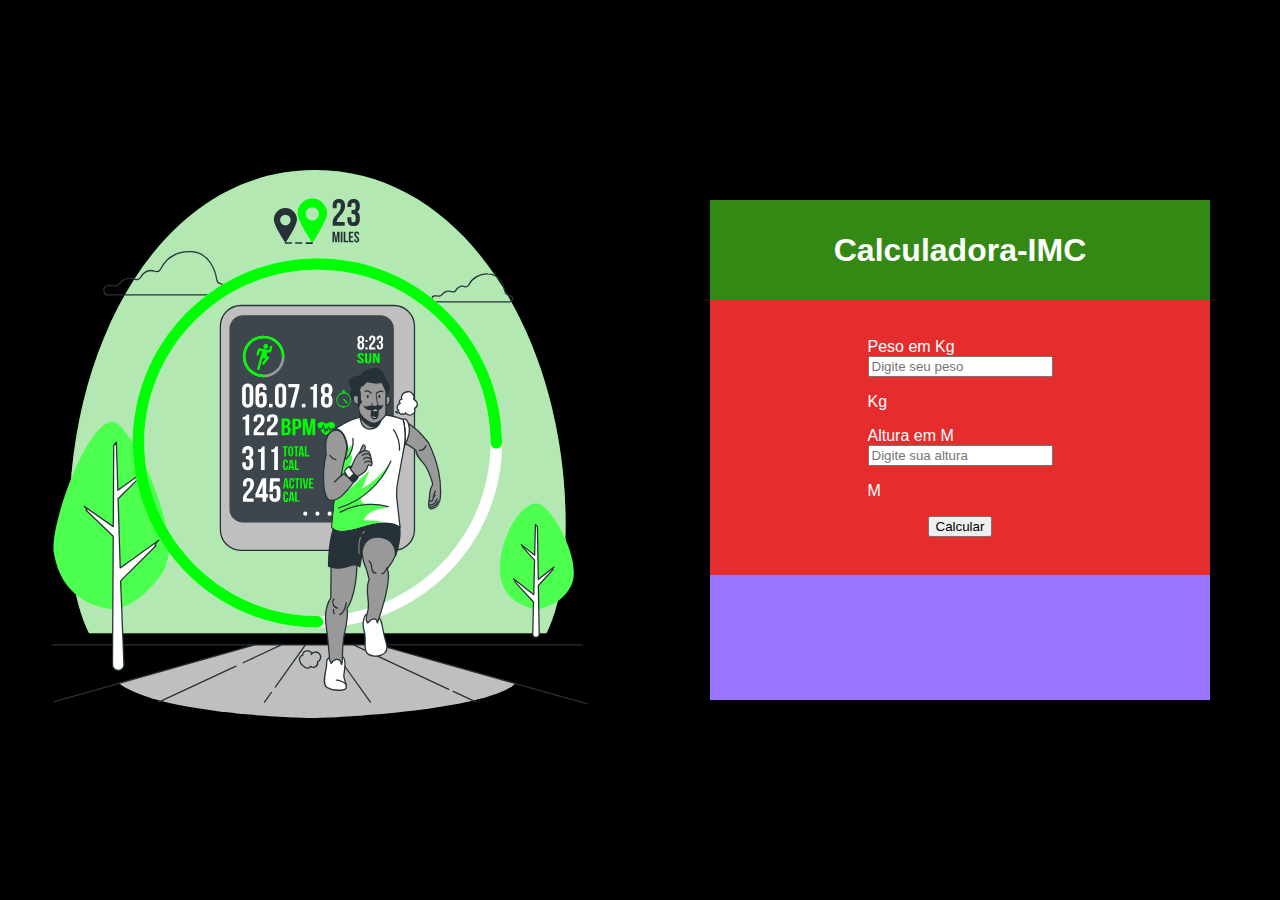
==== aula-15-04/index.html @ 3ed803f9 "imc" ====
<!DOCTYPE html>
<html lang="pt-BR">

<head>
  <meta charset="UTF-8">
  <meta name="viewport" content="width=device-width, initial-scale=1.0">
  <link rel="stylesheet" href="https://cdnjs.cloudflare.com/ajax/libs/font-awesome/6.7.0/css/all.min.css"
    integrity="sha512-9xKTRVabjVeZmc+GUW8GgSmcREDunMM+Dt/GrzchfN8tkwHizc5RP4Ok/MXFFy5rIjJjzhndFScTceq5e6GvVQ=="
    crossorigin="anonymous" referrerpolicy="no-referrer" />
  <title>Meu IMC</title>
  <link rel="stylesheet" href="styles.css">
</head>

<body>
  <div class="container">

    <div class="left">
      <img src="images/fitness-tracker-animate.svg" alt="Imagem animada de homem corrento">
    </div>


    <div class="right">
      <div class="card">
        <div class="top">
          <h1>Calculadora-IMC</h1>
          <div class="line"></div>
        </div>


        <div class="middle">
          <div class="inp">
            <label for="peso">Peso em Kg</label>
            <div class="campo">

              <div class="icon">
                <i class="fa-solid fa-weight-hanging"></i>
              </div>

              <div class="campo-imput">
                <input type="number" id="peso" placeholder="Digite seu peso" required>
              </div>

              <div class="value">
                <p>Kg</p>
              </div>

            </div>

          </div>

          <div class="inp">
            <label for="altura">Altura em M</label>
            <div class="campo">
              <div class="icon">
                <i class="fa-solid fa-ruler"></i>
              </div>
              <div class="campo-imput">
                <input type="number" id="altura" placeholder="Digite sua altura" required>
              </div>
              <div class="value">
                <p>M</p>
              </div>
            </div>
          </div>

          <button id="btn-calcular">Calcular</button>

          
        </div>
        <div class="end">

        </div>

      </div>
    </div>
</body>

</html>
---- aula-15-04/styles.css ----
body {
  margin: 0;
  padding: 0;
  font-family: Arial, Helvetica, sans-serif;
}

.container {
  width: 100%;
  height: 100vh;
  display: flex;
  justify-content: center;
  align-items: center;
  background-color: black;
  color: white;
}

.container .left {
  width: 50%;
  height: 100%;
  display: flex;
  justify-content: center;
  align-items: center;
}



.container .right {
  width: 50%;
  height: 100%; 
  display: flex;
  justify-content: center;
  align-items: center;
}

.container .right .card {
  width: 500px;
  height: 500px;
  margin: 0;
  padding: 0;
  display: flex;  
  justify-content: center;
  align-items: center;
  flex-direction: column;
  background-color: #333;
  border-radius: 10px;
}

.container .right .card .top {
  width: 100%;
  height: 20%;
  background-color: #338913;
  display: flex;
  align-items: center;
  justify-content: center;
}

.container .right .card .middle {
  width: 100%;
  height: 55%;
  background-color: #e52d2d;
  display: flex;
  align-items: center;
  justify-content: center;
  flex-direction: column;
}

.container .right .card .end {
  width: 100%;
  height: 25%;
  background-color: #9a73ff;
  display: flex;
  align-items: center;
  justify-content: center;
}
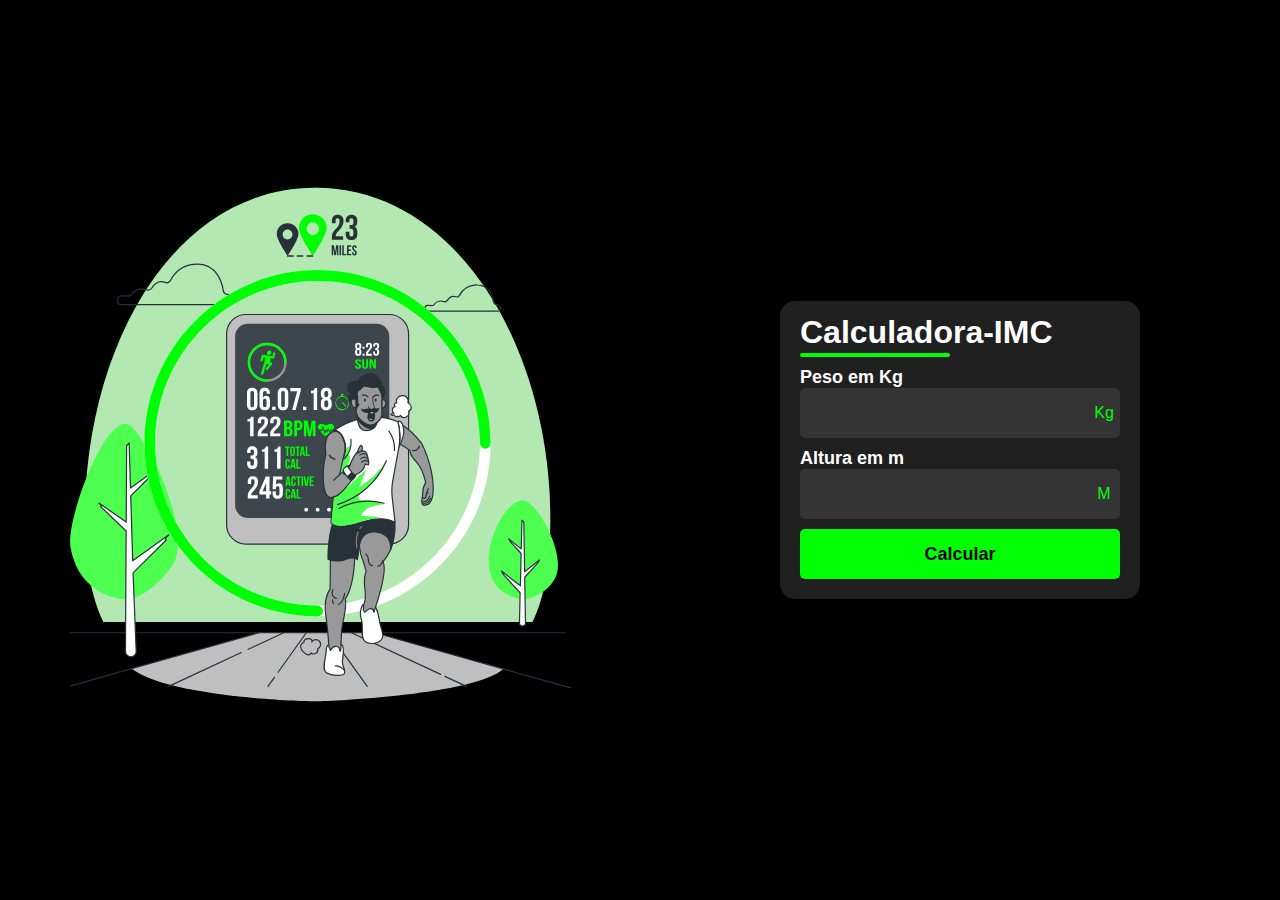
==== commit 6ef232f1: "página calculo imc" ====
--- a/aula-15-04/index.html
+++ b/aula-15-04/index.html
@@ -15,9 +15,8 @@
   <div class="container">
 
     <div class="left">
-      <img src="images/fitness-tracker-animate.svg" alt="Imagem animada de homem corrento">
+      <img src="images/fitness-tracker-animate.svg" width="600px" alt="Imagem animada de homem corrento">
     </div>
-
 
     <div class="right">
       <div class="card">
@@ -25,54 +24,43 @@
           <h1>Calculadora-IMC</h1>
           <div class="line"></div>
         </div>
-
-
         <div class="middle">
           <div class="inp">
             <label for="peso">Peso em Kg</label>
             <div class="campo">
-
               <div class="icon">
                 <i class="fa-solid fa-weight-hanging"></i>
               </div>
-
-              <div class="campo-imput">
-                <input type="number" id="peso" placeholder="Digite seu peso" required>
+              <div class="campo-input">
+                <input type="number" id="peso">
               </div>
-
               <div class="value">
                 <p>Kg</p>
               </div>
-
             </div>
-
           </div>
-
           <div class="inp">
-            <label for="altura">Altura em M</label>
+            <label for="altura">Altura em m</label>
             <div class="campo">
               <div class="icon">
                 <i class="fa-solid fa-ruler"></i>
               </div>
-              <div class="campo-imput">
-                <input type="number" id="altura" placeholder="Digite sua altura" required>
+              <div class="campo-input">
+                <input type="number" id="altura">
               </div>
               <div class="value">
                 <p>M</p>
               </div>
             </div>
           </div>
-
-          <button id="btn-calcular">Calcular</button>
-
-          
+          <button id="btn">Calcular</button>
         </div>
-        <div class="end">
-
-        </div>
-
+        <div class="end" id="end"></div>
       </div>
     </div>
+
+    <script src="script.js"></script>
+  </div>
 </body>
 
 </html>--- a/aula-15-04/styles.css
+++ b/aula-15-04/styles.css
@@ -26,49 +26,150 @@
 
 .container .right {
   width: 50%;
-  height: 100%; 
+  height: 100%;
   display: flex;
   justify-content: center;
   align-items: center;
 }
 
 .container .right .card {
-  width: 500px;
-  height: 500px;
-  margin: 0;
-  padding: 0;
-  display: flex;  
+  width: 50%;
+  height: auto;
+  display: flex;
+  flex-direction: column;
+  background-color: #202020;
+  border-radius: 15px;
+  padding: 10px 20px;
+}
+
+
+
+.container .right .card .top .line {
+  width: 150px;
+  height: 4px;
+  background-color: #00FF04;
+  border-radius: 5px;
+}
+
+
+.container .right .card .top h1 {
+  line-height: 0px;
+}
+
+.container .right .card .middle .inp .campo {
+  width: 100%;
+  height: 50px;
+  display: flex;
+  align-items: center;
+  justify-content: center;
+  background-color: #343434;
+  border-radius: 5px;
+}
+
+.container .right .card .middle .inp label {
+  font-size: 18px;
+  font-weight: bold;
+  color: white;
+}
+
+.container .right .card .middle {
+  padding-top: 10px;
+  display: flex;
+  flex-direction: column;
+  gap: 10px;
+}
+
+.container .right .card .middle .inp .campo .icon {
+  width: 10%;
+  height: 100%;
+  display: flex;
+  justify-content: center;
+  align-items: center;
+  color: #00FF04;
+  font-size: 100%;
+}
+
+
+.container .right .card .middle .inp .campo .campo-input {
+  width: 80%;
+  height: 100%;
+}
+
+.container .right .card .middle .inp .campo .campo-input input {
+  width: 100%;
+  height: 100%;
+  border: none;
+  background-color: transparent;
+  color: white;
+  font-weight: bold;
+  font-size: 18px;
+  border-radius: 5px;
+  outline: none;
+}
+
+.container .right .card .middle .inp .campo .value {
+  width: 10%;
+  height: 100%;
+  display: flex;
+  justify-content: center;
+  align-items: center;
+  color: #00FF04;
+  font-size: 100%;
+}
+
+
+.container .right .card .middle button {
+  width: 100%;
+  height: 50px;
+  border: none;
+  border-radius: 5px;
+  background-color: #00FF04;
+  font-size: 18px;
+  color: black;
+  font-weight: bold;
+  cursor: pointer;
+}
+
+.container .right .card .end{
+  display: flex;
+  width: 100%;
+  padding-top: 10px;
+  flex-direction: column;
+}
+
+.container .right .card .end .linha{
+  width: 100%;
+  height: 2px;
+  background-color: #00FF04;
+}
+
+.container .right .card .end .resultado{
+  width: 100%;
+  display: flex;
+}
+
+.container .right .card .end .resultado .esquerda {
+  width: 35%;
+  height: 100%;
+  display: flex;
   justify-content: center;
   align-items: center;
   flex-direction: column;
-  background-color: #333;
-  border-radius: 10px;
+  color: #00FF04;
+  font-weight: bold;
 }
 
-.container .right .card .top {
-  width: 100%;
-  height: 20%;
-  background-color: #338913;
+.container .right .card .end .resultado .esquerda h2{
+  line-height: 0px;
+}
+
+.container .right .card .end .resultado .direita{
+  width: 65%;
+  height: 100%;
+  color: #00FF04;
+  font-weight: bold;
+  font-size: 18px;
   display: flex;
   align-items: center;
   justify-content: center;
 }
-
-.container .right .card .middle {
-  width: 100%;
-  height: 55%;
-  background-color: #e52d2d;
-  display: flex;
-  align-items: center;
-  justify-content: center;
-  flex-direction: column;
-}
-
-.container .right .card .end {
-  width: 100%;
-  height: 25%;
-  background-color: #9a73ff;
-  display: flex;
-  align-items: center;
-  justify-content: center;
-}
